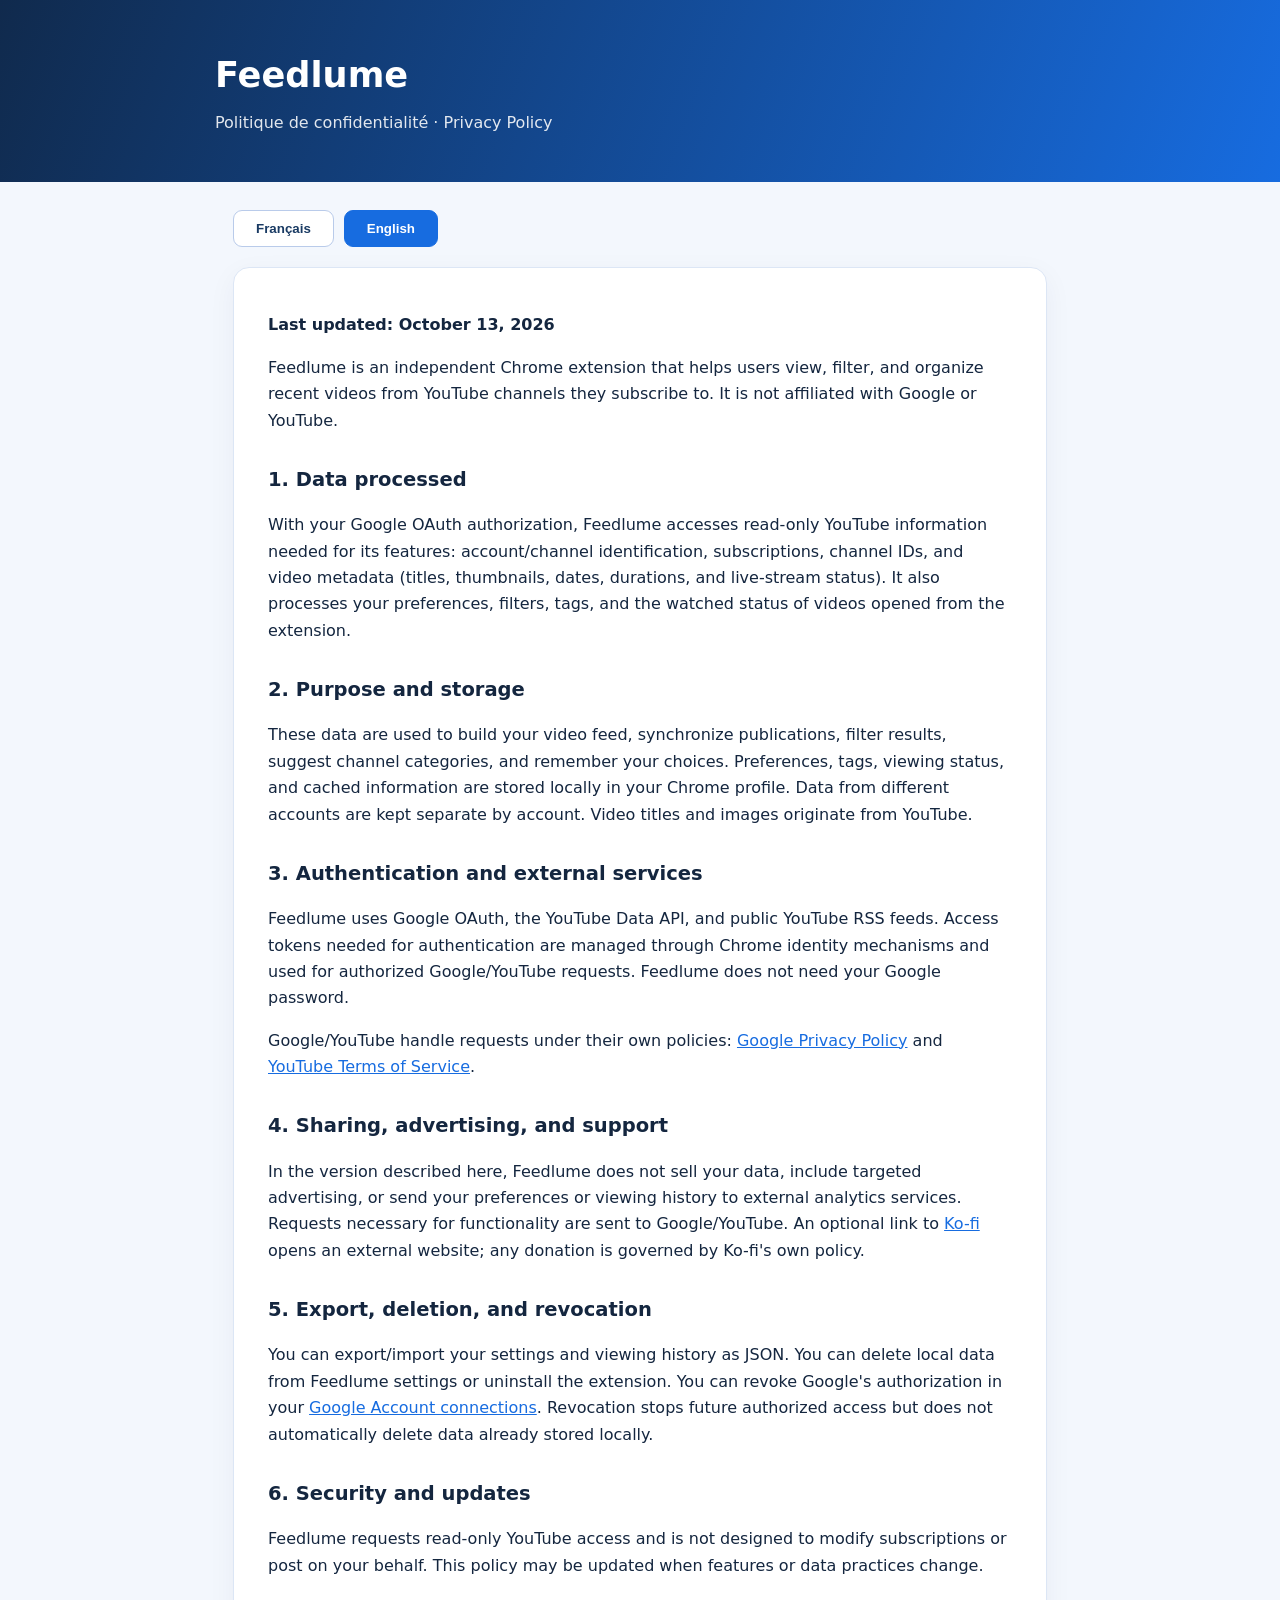
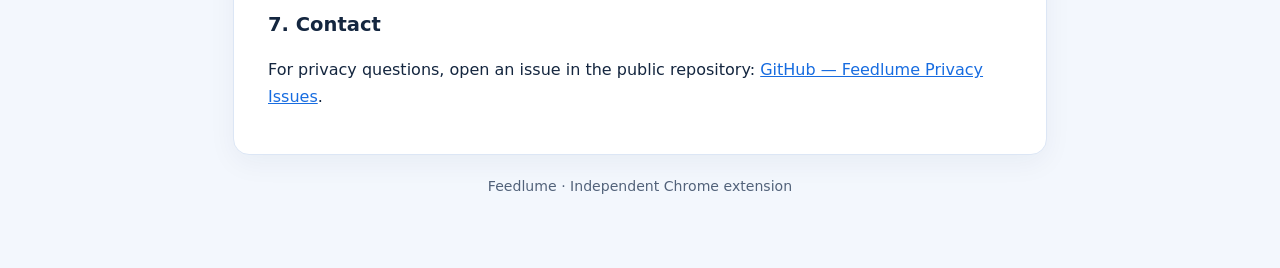
==== index.html @ 95cc0c52 "Add files via upload" ====
<!doctype html>
<html lang="fr">
<head>
<meta charset="utf-8"><meta name="viewport" content="width=device-width, initial-scale=1">
<title>Feedlume — Politique de confidentialité / Privacy Policy</title>
<meta name="description" content="Politique de confidentialité de l’extension Chrome Feedlume / Feedlume Chrome extension privacy policy.">
<style>
:root{color-scheme:light dark;font-family:system-ui,-apple-system,Segoe UI,Roboto,sans-serif}*{box-sizing:border-box}body{margin:0;background:#f3f7fd;color:#14263f;line-height:1.65}header{background:linear-gradient(110deg,#102a4d,#176ce0);color:white;padding:46px 20px}main{max-width:850px;margin:28px auto 70px;padding:0 18px}article{background:white;border:1px solid #dce6f5;border-radius:16px;padding:28px 34px;box-shadow:0 8px 28px #102a4d0d}h1{margin:0;font-size:2.2rem}h2{margin:30px 0 8px;font-size:1.22rem}p,li{font-size:1rem}a{color:#176ce0}header p{margin:6px 0 0;opacity:.88}.tabs{display:flex;gap:10px;margin:0 0 20px}.tabs button{border:1px solid #b9cbea;background:white;color:#193a63;padding:10px 22px;border-radius:9px;font-weight:700;cursor:pointer}.tabs button[aria-pressed=true]{background:#176ce0;color:white;border-color:#176ce0}.lang[hidden]{display:none}footer{font-size:.88rem;color:#52627a;margin:20px 0;text-align:center}@media(max-width:560px){article{padding:22px 18px}h1{font-size:1.7rem}}
</style>
</head>
<body>
<header><div style="max-width:850px;margin:auto"><h1>Feedlume</h1><p>Politique de confidentialité · Privacy Policy</p></div></header>
<main>
<div class="tabs" role="group" aria-label="Language"><button type="button" id="frButton" aria-pressed="true">Français</button><button type="button" id="enButton" aria-pressed="false">English</button></div>
<article class="lang" id="fr" lang="fr">
<p><strong>Dernière mise à jour : 13 octobre 2026</strong></p>
<p>Feedlume est une extension Chrome indépendante qui aide à consulter, filtrer et organiser les vidéos récentes des chaînes YouTube auxquelles vous êtes abonné. Elle n’est pas affiliée à Google ou YouTube.</p>
<h2>1. Données traitées</h2>
<p>Avec votre autorisation Google OAuth, Feedlume accède en lecture seule aux données YouTube nécessaires à ses fonctions : identification du compte/chaîne, liste des abonnements, identifiants de chaînes et métadonnées des vidéos (titres, miniatures, dates, durées et états de diffusion). Feedlume traite aussi vos préférences, filtres, tags et l’état « consulté » des vidéos ouvertes depuis l’extension.</p>
<h2>2. Utilisation et conservation</h2>
<p>Ces données servent à construire votre flux de vidéos, synchroniser les publications, filtrer les résultats, proposer des catégories de chaînes et mémoriser vos choix. Les préférences, tags, historiques de consultation et données mises en cache sont conservés localement dans votre profil Chrome. Les données de différents comptes sont séparées par compte. Les titres et images des vidéos proviennent de YouTube.</p>
<h2>3. Connexion et services externes</h2>
<p>Feedlume utilise Google OAuth et l’API YouTube Data ainsi que les flux RSS publics YouTube. Les jetons d’accès nécessaires à l’authentification sont gérés par les mécanismes d’identité de Chrome ; Feedlume les utilise pour les appels autorisés à Google/YouTube. Feedlume n’a pas besoin de votre mot de passe Google.</p>
<p>Les services Google/YouTube traitent les requêtes selon leurs propres règles : <a href="https://policies.google.com/privacy">Politique de confidentialité Google</a> et <a href="https://www.youtube.com/t/terms">Conditions YouTube</a>.</p>
<h2>4. Partage, publicité et soutien</h2>
<p>Dans la version décrite ici, Feedlume ne vend pas vos données, n’intègre pas de publicité ciblée et ne transmet pas vos préférences ou historiques à un service d’analyse externe. Les requêtes nécessaires au fonctionnement sont envoyées à Google/YouTube. Un lien facultatif vers <a href="https://ko-fi.com/ppraistlin">Ko-fi</a> ouvre un site externe : tout don y est régi par la politique de Ko-fi.</p>
<h2>5. Export, suppression et révocation</h2>
<p>Vous pouvez exporter/importer vos paramètres et historiques au format JSON. Vous pouvez supprimer les données locales depuis les paramètres de Feedlume ou désinstaller l’extension. Vous pouvez révoquer l’autorisation Google dans les <a href="https://myaccount.google.com/connections">connexions de votre compte Google</a>. La révocation empêche les futurs accès autorisés mais ne supprime pas automatiquement les données déjà stockées localement.</p>
<h2>6. Sécurité et modifications</h2>
<p>Feedlume demande l’accès YouTube en lecture seule et n’est pas conçu pour modifier vos abonnements ou publier en votre nom. Cette politique peut être mise à jour si les fonctionnalités ou les traitements de données changent.</p>
<h2>7. Contact</h2>
<p>Pour toute question concernant la confidentialité, ouvrez une demande dans le dépôt public : <a href="https://github.com/ppRaistlin/feedlume-privacy/issues">GitHub — Feedlume Privacy Issues</a>.</p>
</article>
<article class="lang" id="en" lang="en" hidden>
<p><strong>Last updated: October 13, 2026</strong></p>
<p>Feedlume is an independent Chrome extension that helps users view, filter, and organize recent videos from YouTube channels they subscribe to. It is not affiliated with Google or YouTube.</p>
<h2>1. Data processed</h2>
<p>With your Google OAuth authorization, Feedlume accesses read-only YouTube information needed for its features: account/channel identification, subscriptions, channel IDs, and video metadata (titles, thumbnails, dates, durations, and live-stream status). It also processes your preferences, filters, tags, and the watched status of videos opened from the extension.</p>
<h2>2. Purpose and storage</h2>
<p>These data are used to build your video feed, synchronize publications, filter results, suggest channel categories, and remember your choices. Preferences, tags, viewing status, and cached information are stored locally in your Chrome profile. Data from different accounts are kept separate by account. Video titles and images originate from YouTube.</p>
<h2>3. Authentication and external services</h2>
<p>Feedlume uses Google OAuth, the YouTube Data API, and public YouTube RSS feeds. Access tokens needed for authentication are managed through Chrome identity mechanisms and used for authorized Google/YouTube requests. Feedlume does not need your Google password.</p>
<p>Google/YouTube handle requests under their own policies: <a href="https://policies.google.com/privacy">Google Privacy Policy</a> and <a href="https://www.youtube.com/t/terms">YouTube Terms of Service</a>.</p>
<h2>4. Sharing, advertising, and support</h2>
<p>In the version described here, Feedlume does not sell your data, include targeted advertising, or send your preferences or viewing history to external analytics services. Requests necessary for functionality are sent to Google/YouTube. An optional link to <a href="https://ko-fi.com/ppraistlin">Ko-fi</a> opens an external website; any donation is governed by Ko-fi's own policy.</p>
<h2>5. Export, deletion, and revocation</h2>
<p>You can export/import your settings and viewing history as JSON. You can delete local data from Feedlume settings or uninstall the extension. You can revoke Google's authorization in your <a href="https://myaccount.google.com/connections">Google Account connections</a>. Revocation stops future authorized access but does not automatically delete data already stored locally.</p>
<h2>6. Security and updates</h2>
<p>Feedlume requests read-only YouTube access and is not designed to modify subscriptions or post on your behalf. This policy may be updated when features or data practices change.</p>
<h2>7. Contact</h2>
<p>For privacy questions, open an issue in the public repository: <a href="https://github.com/ppRaistlin/feedlume-privacy/issues">GitHub — Feedlume Privacy Issues</a>.</p>
</article>
<footer>Feedlume · Independent Chrome extension</footer>
</main>
<script>
const fr=document.getElementById('fr'),en=document.getElementById('en'),frB=document.getElementById('frButton'),enB=document.getElementById('enButton');
function show(lang){const english=lang==='en';fr.hidden=english;en.hidden=!english;frB.setAttribute('aria-pressed',String(!english));enB.setAttribute('aria-pressed',String(english));document.documentElement.lang=lang;}
frB.addEventListener('click',()=>show('fr'));enB.addEventListener('click',()=>show('en'));
if((navigator.language||'').toLowerCase().startsWith('en'))show('en');
</script>
</body></html>
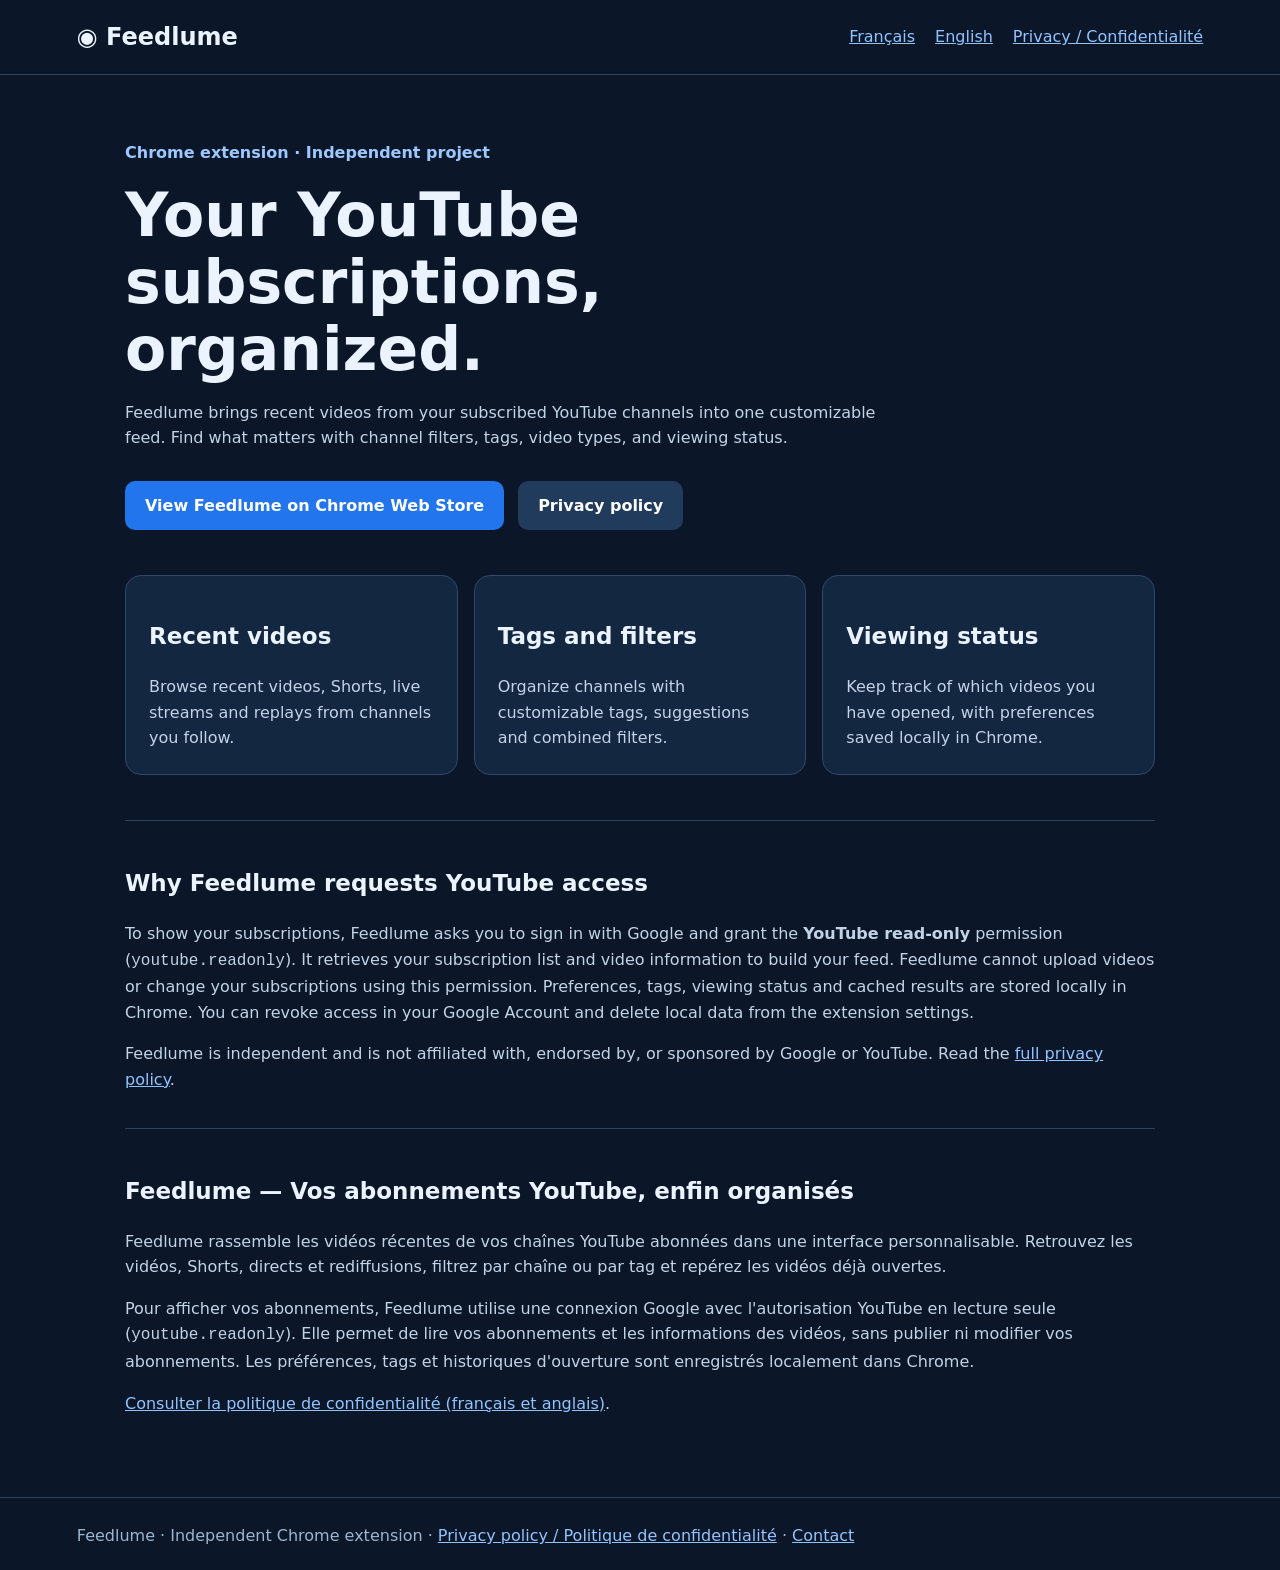
==== commit 208792be: "Add files via upload" ====
--- a/index.html
+++ b/index.html
@@ -1,61 +1,7 @@
-<!doctype html>
-<html lang="fr">
-<head>
-<meta charset="utf-8"><meta name="viewport" content="width=device-width, initial-scale=1">
-<title>Feedlume — Politique de confidentialité / Privacy Policy</title>
-<meta name="description" content="Politique de confidentialité de l’extension Chrome Feedlume / Feedlume Chrome extension privacy policy.">
-<style>
-:root{color-scheme:light dark;font-family:system-ui,-apple-system,Segoe UI,Roboto,sans-serif}*{box-sizing:border-box}body{margin:0;background:#f3f7fd;color:#14263f;line-height:1.65}header{background:linear-gradient(110deg,#102a4d,#176ce0);color:white;padding:46px 20px}main{max-width:850px;margin:28px auto 70px;padding:0 18px}article{background:white;border:1px solid #dce6f5;border-radius:16px;padding:28px 34px;box-shadow:0 8px 28px #102a4d0d}h1{margin:0;font-size:2.2rem}h2{margin:30px 0 8px;font-size:1.22rem}p,li{font-size:1rem}a{color:#176ce0}header p{margin:6px 0 0;opacity:.88}.tabs{display:flex;gap:10px;margin:0 0 20px}.tabs button{border:1px solid #b9cbea;background:white;color:#193a63;padding:10px 22px;border-radius:9px;font-weight:700;cursor:pointer}.tabs button[aria-pressed=true]{background:#176ce0;color:white;border-color:#176ce0}.lang[hidden]{display:none}footer{font-size:.88rem;color:#52627a;margin:20px 0;text-align:center}@media(max-width:560px){article{padding:22px 18px}h1{font-size:1.7rem}}
-</style>
-</head>
-<body>
-<header><div style="max-width:850px;margin:auto"><h1>Feedlume</h1><p>Politique de confidentialité · Privacy Policy</p></div></header>
-<main>
-<div class="tabs" role="group" aria-label="Language"><button type="button" id="frButton" aria-pressed="true">Français</button><button type="button" id="enButton" aria-pressed="false">English</button></div>
-<article class="lang" id="fr" lang="fr">
-<p><strong>Dernière mise à jour : 13 octobre 2026</strong></p>
-<p>Feedlume est une extension Chrome indépendante qui aide à consulter, filtrer et organiser les vidéos récentes des chaînes YouTube auxquelles vous êtes abonné. Elle n’est pas affiliée à Google ou YouTube.</p>
-<h2>1. Données traitées</h2>
-<p>Avec votre autorisation Google OAuth, Feedlume accède en lecture seule aux données YouTube nécessaires à ses fonctions : identification du compte/chaîne, liste des abonnements, identifiants de chaînes et métadonnées des vidéos (titres, miniatures, dates, durées et états de diffusion). Feedlume traite aussi vos préférences, filtres, tags et l’état « consulté » des vidéos ouvertes depuis l’extension.</p>
-<h2>2. Utilisation et conservation</h2>
-<p>Ces données servent à construire votre flux de vidéos, synchroniser les publications, filtrer les résultats, proposer des catégories de chaînes et mémoriser vos choix. Les préférences, tags, historiques de consultation et données mises en cache sont conservés localement dans votre profil Chrome. Les données de différents comptes sont séparées par compte. Les titres et images des vidéos proviennent de YouTube.</p>
-<h2>3. Connexion et services externes</h2>
-<p>Feedlume utilise Google OAuth et l’API YouTube Data ainsi que les flux RSS publics YouTube. Les jetons d’accès nécessaires à l’authentification sont gérés par les mécanismes d’identité de Chrome ; Feedlume les utilise pour les appels autorisés à Google/YouTube. Feedlume n’a pas besoin de votre mot de passe Google.</p>
-<p>Les services Google/YouTube traitent les requêtes selon leurs propres règles : <a href="https://policies.google.com/privacy">Politique de confidentialité Google</a> et <a href="https://www.youtube.com/t/terms">Conditions YouTube</a>.</p>
-<h2>4. Partage, publicité et soutien</h2>
-<p>Dans la version décrite ici, Feedlume ne vend pas vos données, n’intègre pas de publicité ciblée et ne transmet pas vos préférences ou historiques à un service d’analyse externe. Les requêtes nécessaires au fonctionnement sont envoyées à Google/YouTube. Un lien facultatif vers <a href="https://ko-fi.com/ppraistlin">Ko-fi</a> ouvre un site externe : tout don y est régi par la politique de Ko-fi.</p>
-<h2>5. Export, suppression et révocation</h2>
-<p>Vous pouvez exporter/importer vos paramètres et historiques au format JSON. Vous pouvez supprimer les données locales depuis les paramètres de Feedlume ou désinstaller l’extension. Vous pouvez révoquer l’autorisation Google dans les <a href="https://myaccount.google.com/connections">connexions de votre compte Google</a>. La révocation empêche les futurs accès autorisés mais ne supprime pas automatiquement les données déjà stockées localement.</p>
-<h2>6. Sécurité et modifications</h2>
-<p>Feedlume demande l’accès YouTube en lecture seule et n’est pas conçu pour modifier vos abonnements ou publier en votre nom. Cette politique peut être mise à jour si les fonctionnalités ou les traitements de données changent.</p>
-<h2>7. Contact</h2>
-<p>Pour toute question concernant la confidentialité, ouvrez une demande dans le dépôt public : <a href="https://github.com/ppRaistlin/feedlume-privacy/issues">GitHub — Feedlume Privacy Issues</a>.</p>
-</article>
-<article class="lang" id="en" lang="en" hidden>
-<p><strong>Last updated: October 13, 2026</strong></p>
-<p>Feedlume is an independent Chrome extension that helps users view, filter, and organize recent videos from YouTube channels they subscribe to. It is not affiliated with Google or YouTube.</p>
-<h2>1. Data processed</h2>
-<p>With your Google OAuth authorization, Feedlume accesses read-only YouTube information needed for its features: account/channel identification, subscriptions, channel IDs, and video metadata (titles, thumbnails, dates, durations, and live-stream status). It also processes your preferences, filters, tags, and the watched status of videos opened from the extension.</p>
-<h2>2. Purpose and storage</h2>
-<p>These data are used to build your video feed, synchronize publications, filter results, suggest channel categories, and remember your choices. Preferences, tags, viewing status, and cached information are stored locally in your Chrome profile. Data from different accounts are kept separate by account. Video titles and images originate from YouTube.</p>
-<h2>3. Authentication and external services</h2>
-<p>Feedlume uses Google OAuth, the YouTube Data API, and public YouTube RSS feeds. Access tokens needed for authentication are managed through Chrome identity mechanisms and used for authorized Google/YouTube requests. Feedlume does not need your Google password.</p>
-<p>Google/YouTube handle requests under their own policies: <a href="https://policies.google.com/privacy">Google Privacy Policy</a> and <a href="https://www.youtube.com/t/terms">YouTube Terms of Service</a>.</p>
-<h2>4. Sharing, advertising, and support</h2>
-<p>In the version described here, Feedlume does not sell your data, include targeted advertising, or send your preferences or viewing history to external analytics services. Requests necessary for functionality are sent to Google/YouTube. An optional link to <a href="https://ko-fi.com/ppraistlin">Ko-fi</a> opens an external website; any donation is governed by Ko-fi's own policy.</p>
-<h2>5. Export, deletion, and revocation</h2>
-<p>You can export/import your settings and viewing history as JSON. You can delete local data from Feedlume settings or uninstall the extension. You can revoke Google's authorization in your <a href="https://myaccount.google.com/connections">Google Account connections</a>. Revocation stops future authorized access but does not automatically delete data already stored locally.</p>
-<h2>6. Security and updates</h2>
-<p>Feedlume requests read-only YouTube access and is not designed to modify subscriptions or post on your behalf. This policy may be updated when features or data practices change.</p>
-<h2>7. Contact</h2>
-<p>For privacy questions, open an issue in the public repository: <a href="https://github.com/ppRaistlin/feedlume-privacy/issues">GitHub — Feedlume Privacy Issues</a>.</p>
-</article>
-<footer>Feedlume · Independent Chrome extension</footer>
-</main>
-<script>
-const fr=document.getElementById('fr'),en=document.getElementById('en'),frB=document.getElementById('frButton'),enB=document.getElementById('enButton');
-function show(lang){const english=lang==='en';fr.hidden=english;en.hidden=!english;frB.setAttribute('aria-pressed',String(!english));enB.setAttribute('aria-pressed',String(english));document.documentElement.lang=lang;}
-frB.addEventListener('click',()=>show('fr'));enB.addEventListener('click',()=>show('en'));
-if((navigator.language||'').toLowerCase().startsWith('en'))show('en');
-</script>
-</body></html>
+<!doctype html><html lang="en"><head><meta charset="utf-8"><meta name="viewport" content="width=device-width,initial-scale=1"><meta name="description" content="Feedlume organizes recent videos from your YouTube subscriptions with filters, tags and viewing history."><title>Feedlume — Organize your YouTube subscriptions</title><link rel="stylesheet" href="/style.css"></head><body>
+<header><strong>◉ Feedlume</strong><nav><a href="#fr">Français</a><a href="#en">English</a><a href="/privacy/">Privacy / Confidentialité</a></nav></header>
+<main><section class="hero" id="en"><div class="eyebrow">Chrome extension · Independent project</div><h1>Your YouTube subscriptions, organized.</h1><p>Feedlume brings recent videos from your subscribed YouTube channels into one customizable feed. Find what matters with channel filters, tags, video types, and viewing status.</p><div class="actions"><a class="button" href="https://chromewebstore.google.com/detail/lapdjmnpofjgobaikopfnncmpalpnpak">View Feedlume on Chrome Web Store</a><a class="button secondary" href="/privacy/">Privacy policy</a></div></section>
+<div class="grid"><div class="card"><h2>Recent videos</h2><p>Browse recent videos, Shorts, live streams and replays from channels you follow.</p></div><div class="card"><h2>Tags and filters</h2><p>Organize channels with customizable tags, suggestions and combined filters.</p></div><div class="card"><h2>Viewing status</h2><p>Keep track of which videos you have opened, with preferences saved locally in Chrome.</p></div></div>
+<section class="info"><h2>Why Feedlume requests YouTube access</h2><p>To show your subscriptions, Feedlume asks you to sign in with Google and grant the <strong>YouTube read-only</strong> permission (<code>youtube.readonly</code>). It retrieves your subscription list and video information to build your feed. Feedlume cannot upload videos or change your subscriptions using this permission. Preferences, tags, viewing status and cached results are stored locally in Chrome. You can revoke access in your Google Account and delete local data from the extension settings.</p><p>Feedlume is independent and is not affiliated with, endorsed by, or sponsored by Google or YouTube. Read the <a href="/privacy/">full privacy policy</a>.</p></section>
+<section class="info" id="fr"><h2>Feedlume — Vos abonnements YouTube, enfin organisés</h2><p>Feedlume rassemble les vidéos récentes de vos chaînes YouTube abonnées dans une interface personnalisable. Retrouvez les vidéos, Shorts, directs et rediffusions, filtrez par chaîne ou par tag et repérez les vidéos déjà ouvertes.</p><p>Pour afficher vos abonnements, Feedlume utilise une connexion Google avec l'autorisation YouTube en lecture seule (<code>youtube.readonly</code>). Elle permet de lire vos abonnements et les informations des vidéos, sans publier ni modifier vos abonnements. Les préférences, tags et historiques d'ouverture sont enregistrés localement dans Chrome.</p><p><a href="/privacy/">Consulter la politique de confidentialité (français et anglais)</a>.</p></section>
+</main><footer>Feedlume · Independent Chrome extension · <a href="/privacy/">Privacy policy / Politique de confidentialité</a> · <a href="https://github.com/ppRaistlin/feedlume-privacy/issues">Contact</a></footer></body></html>
--- a/style.css
+++ b/style.css
@@ -0,0 +1 @@
+*{box-sizing:border-box}body{margin:0;background:#0b1729;color:#eaf3ff;font:16px/1.6 system-ui,Segoe UI,Arial,sans-serif}a{color:#91c4ff}header{border-bottom:1px solid #294361;padding:18px 6vw;display:flex;justify-content:space-between;align-items:center;gap:20px;flex-wrap:wrap}header strong{font-size:24px}nav a{margin-left:20px}main{max-width:1080px;margin:auto;padding:65px 25px}.hero{max-width:780px}.eyebrow{color:#9dc7ff;font-weight:600}h1{font-size:clamp(34px,5vw,60px);line-height:1.12;margin:16px 0}h2{font-size:23px}p{color:#c2d3e8}.actions{display:flex;gap:14px;flex-wrap:wrap;margin:30px 0}.button{display:inline-block;background:#2375ed;color:white;text-decoration:none;padding:12px 20px;border-radius:10px;font-weight:650}.secondary{background:#203b5b}.grid{display:grid;grid-template-columns:repeat(auto-fit,minmax(240px,1fr));gap:16px;margin:45px 0}.card{border:1px solid #2d4868;background:#142741;border-radius:16px;padding:23px}.card p{margin-bottom:0}section.info{border-top:1px solid #294361;padding-top:25px;margin-top:35px}footer{padding:25px 6vw;border-top:1px solid #294361;color:#9db5cf}small{color:#a7bad1}
